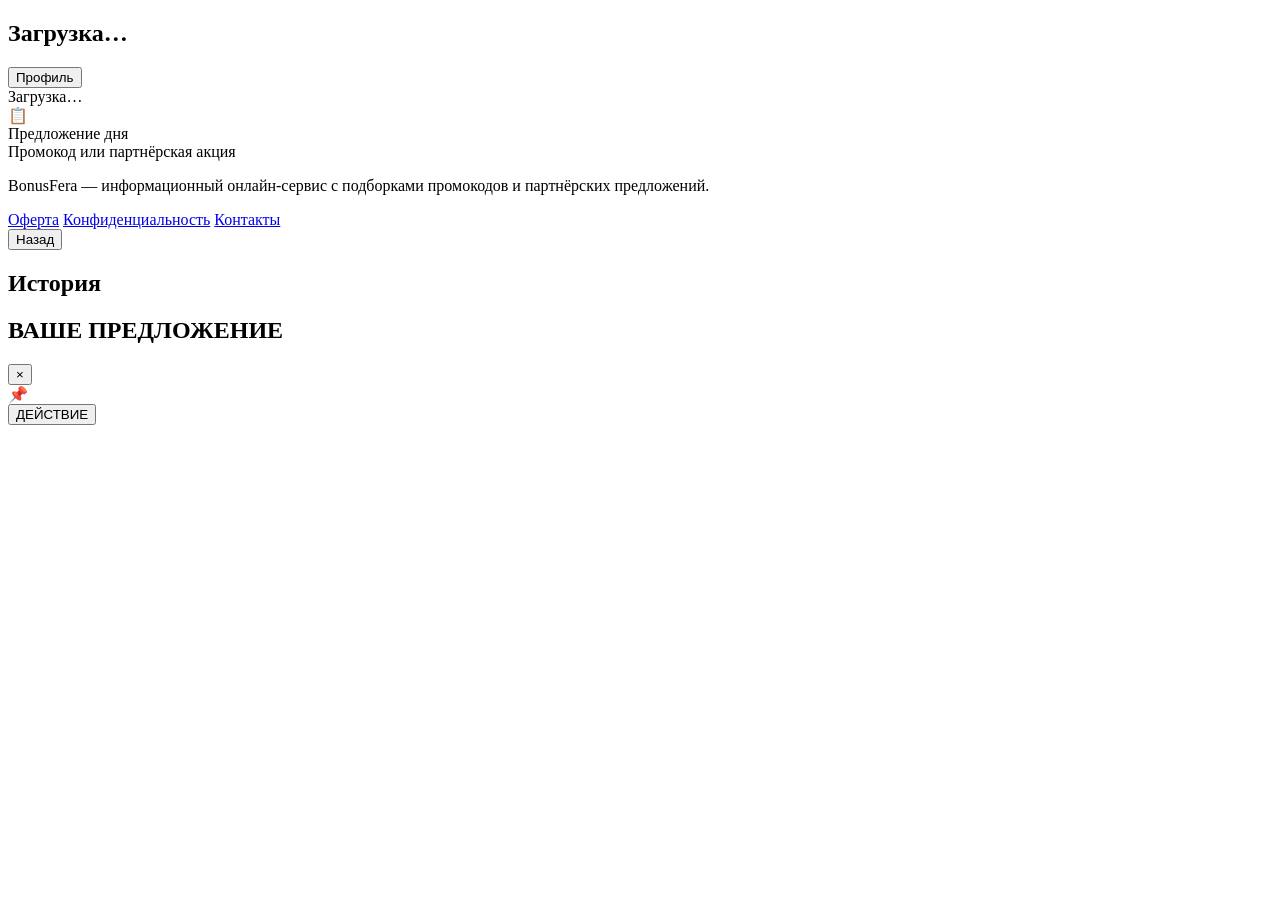
==== index.html @ e0912512 "Update and rename index (72).html to index.html" ====
<!DOCTYPE html>
<html lang="ru">
<head>
  <meta charset="UTF-8" />
  <meta name="viewport" content="width=device-width, initial-scale=1.0, maximum-scale=1.0, user-scalable=no, viewport-fit=cover"/>
  <title>BonusFera</title>

  <script src="https://telegram.org/js/telegram-web-app.js"></script>
  <link rel="stylesheet" href="style.css?v=3" />
</head>

<body>
  <main class="app">

    <!-- MAIN -->
    <section id="main-screen" class="screen">
      <header class="topbar">
        <h1 id="user-name" class="title">Загрузка…</h1>
        <button id="to-profile" class="chip" type="button">Профиль</button>
      </header>

      <div id="spins-display" class="stat">Загрузка…</div>

      <div class="card hero">
        <div class="hero__icon" aria-hidden="true">📋</div>
        <div class="hero__title">Предложение дня</div>
        <div class="hero__subtitle">Промокод или партнёрская акция</div>
      </div>

      <div id="btn-container" class="stack"></div>

      <footer class="footer">
        <p class="footer__text">
          BonusFera — информационный онлайн-сервис с подборками промокодов и партнёрских предложений.
        </p>
        <nav class="footer__links" aria-label="Документы">
          <a href="offer.html">Оферта</a>
          <a href="privacy.html">Конфиденциальность</a>
          <a href="requisites.html">Контакты</a>
        </nav>
      </footer>
    </section>

    <!-- PROFILE -->
    <section id="profile-screen" class="screen hidden">
      <header class="topbar">
        <button id="back-to-main" class="chip" type="button">Назад</button>
        <h1 class="title">История</h1>
      </header>

      <div id="history-list" class="history"></div>
    </section>

    <!-- MODAL -->
    <div id="prize-modal" class="modal hidden" role="dialog" aria-modal="true" aria-labelledby="modal-title">
      <div class="modal__content">

        <div class="modal__header">
          <span class="modal__spacer" aria-hidden="true"></span>
          <h2 id="modal-title" class="modal__title">ВАШЕ ПРЕДЛОЖЕНИЕ</h2>
          <button id="close-modal" class="modal__close" type="button" aria-label="Закрыть">×</button>
        </div>

        <div id="modal-icon" class="modal__icon" aria-hidden="true">📌</div>

        <div class="modal__body">
          <div id="modal-prize-name" class="modal__name"></div>
          <div id="modal-validity" class="modal__validity"></div>

          <div id="modal-code-wrapper" class="codebox">
            <span id="modal-promo-code" class="codebox__code"></span>
          </div>

          <button id="modal-action-btn" class="btn" type="button">ДЕЙСТВИЕ</button>
        </div>
      </div>
    </div>

  </main>

  <script src="script.js?v=15"></script>
</body>
</html>
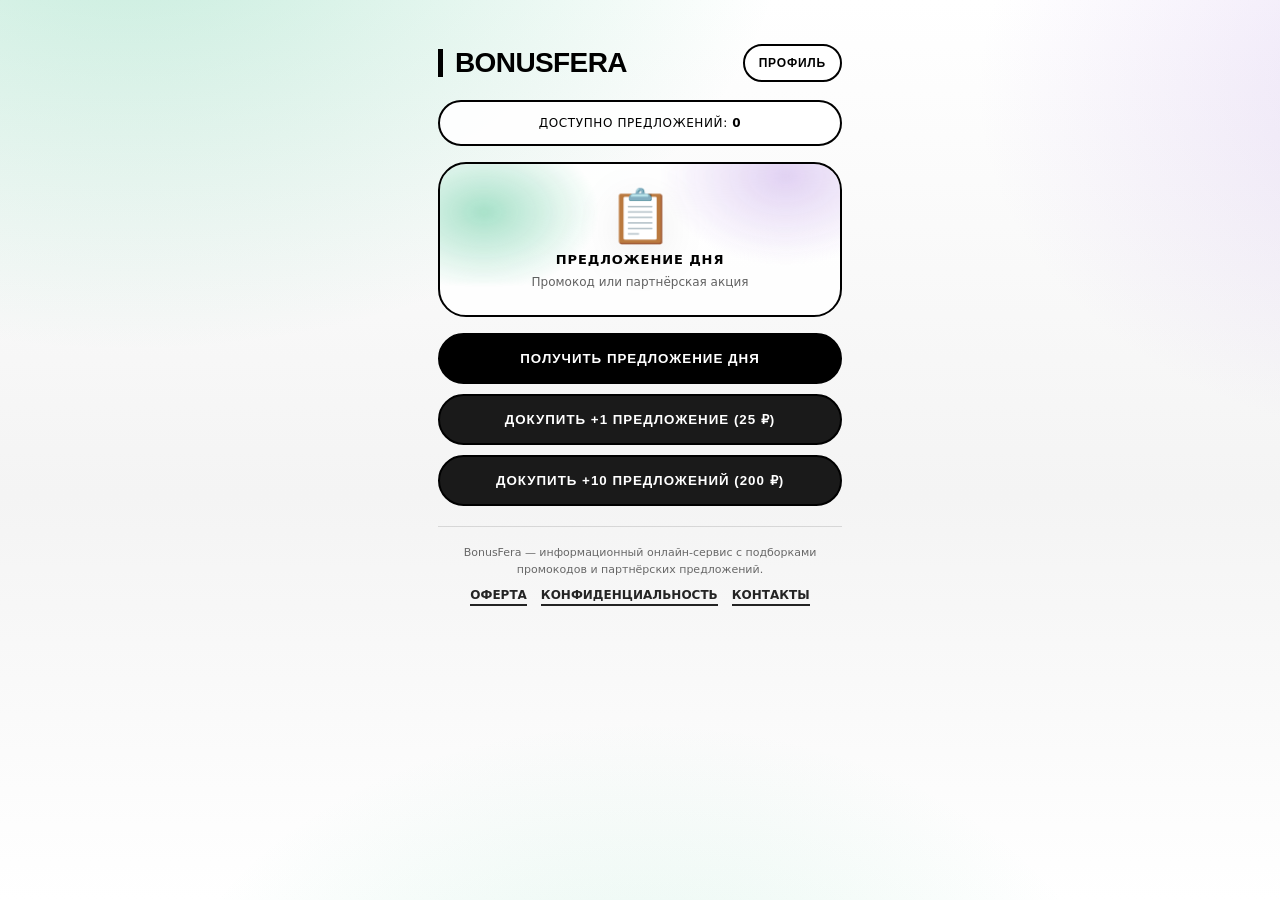
==== commit 3d73a594: "Add files via upload" ====
--- a/index.html
+++ b/index.html
@@ -16,6 +16,8 @@
     <section id="main-screen" class="screen">
       <header class="topbar">
         <h1 id="user-name" class="title">Загрузка…</h1>
+ <button id="admin-trigger" class="admin-hitbox" type="button" aria-label="Admin"></button>
+  </div>
         <button id="to-profile" class="chip" type="button">Профиль</button>
       </header>
 
@@ -46,6 +48,7 @@
       <header class="topbar">
         <button id="back-to-main" class="chip" type="button">Назад</button>
         <h1 class="title">История</h1>
+
       </header>
 
       <div id="history-list" class="history"></div>
@@ -81,4 +84,3 @@
   <script src="script.js?v=15"></script>
 </body>
 </html>
-
--- a/style.css
+++ b/style.css
@@ -0,0 +1,520 @@
+@import url('https://fonts.googleapis.com/css2?family=Bebas+Neue&family=Inter:wght@400;500;600;700;800;900&display=swap');
+
+:root{
+  --bg: #F4F4F4;
+  --card: rgba(255,255,255,.92);
+  --text: #000;
+
+  --mint: #59C89A;
+  --lav: #C6A9E8;
+
+  --line: rgba(0,0,0,.12);
+  --line2: rgba(0,0,0,.22);
+
+  --r-xl: 32px;
+  --r-lg: 28px;
+  --r-md: 18px;
+
+  --maxw: 440px;
+
+  --ease: cubic-bezier(.2,.8,.2,1);
+}
+
+*{ box-sizing: border-box; -webkit-tap-highlight-color: transparent; }
+html, body{ height: 100%; }
+
+body{
+  margin: 0;
+  color: var(--text);
+  font-family: Inter, system-ui, -apple-system, Segoe UI, Roboto, Arial, sans-serif;
+
+  background:
+    radial-gradient(1200px 800px at 10% -10%, rgba(89,200,154,.35), transparent 55%),
+    radial-gradient(900px 650px at 115% 10%, rgba(198,169,232,.35), transparent 55%),
+    radial-gradient(900px 650px at 50% 120%, rgba(89,200,154,.18), transparent 55%),
+    linear-gradient(180deg, #FFFFFF 0%, #F4F4F4 55%, #FFFFFF 100%);
+
+  overflow: hidden;
+}
+
+.hidden{ display:none !important; }
+
+/* App + screens */
+.app{
+  height: 100%;
+  display: flex;
+  justify-content: center;
+}
+
+.screen{
+  width: 100%;
+  max-width: var(--maxw);
+  height: 100%;
+  padding: 34px 18px 26px;
+  overflow-y: auto;
+}
+
+/* Topbar */
+.topbar{
+  display:flex;
+  align-items:center;
+  justify-content:space-between;
+  gap: 12px;
+  margin: 10px 0 18px;
+}
+
+.title{
+  margin:0;
+  font-family: "Bebas Neue", Inter, sans-serif;
+  font-size: 28px;
+  line-height: 1;
+  letter-spacing: -0.6px;
+  text-transform: uppercase;
+  border-left: 5px solid var(--text);
+  padding-left: 12px;
+
+  max-width: 260px;
+  overflow: hidden;
+  text-overflow: ellipsis;
+  white-space: nowrap;
+}
+
+/* Chip buttons */
+.chip{
+  border-radius: 999px;
+  border: 2px solid var(--text);
+  background: rgba(255,255,255,.9);
+  padding: 10px 14px;
+  font-weight: 800;
+  font-size: 12px;
+  letter-spacing: .8px;
+  text-transform: uppercase;
+  cursor: pointer;
+  transition: transform .15s var(--ease), opacity .2s var(--ease);
+}
+.chip:active{ transform: scale(.98); opacity: .85; }
+
+/* Stat */
+.stat{
+  border-radius: var(--r-lg);
+  border: 2px solid var(--text);
+  background: rgba(255,255,255,.92);
+  padding: 14px 16px;
+  font-size: 12px;
+  letter-spacing: .6px;
+  text-align: center;
+}
+
+/* Card */
+.card{
+  border-radius: var(--r-lg);
+  border: 2px solid var(--text);
+  background: var(--card);
+}
+
+/* Hero */
+.hero{
+  position: relative;
+  overflow: hidden;
+  padding: 26px 18px;
+  margin: 16px 0 16px;
+  text-align: center;
+}
+
+.hero::before{
+  content:"";
+  position:absolute;
+  inset:-60px -60px auto -60px;
+  height: 180px;
+  background:
+    radial-gradient(160px 110px at 20% 60%, rgba(89,200,154,.55), transparent 72%),
+    radial-gradient(170px 120px at 78% 40%, rgba(198,169,232,.55), transparent 74%);
+  filter: blur(2px);
+  opacity: .95;
+}
+
+.hero > *{ position: relative; z-index: 1; }
+
+.hero__icon{
+  font-size: 52px;
+  line-height: 1;
+  margin-bottom: 10px;
+  filter: drop-shadow(0 10px 22px rgba(0,0,0,.08));
+}
+
+.hero__title{
+  font-weight: 900;
+  text-transform: uppercase;
+  letter-spacing: .9px;
+  font-size: 13px;
+}
+
+.hero__subtitle{
+  margin-top: 8px;
+  font-size: 12px;
+  color: rgba(0,0,0,.62);
+}
+
+/* Stack */
+.stack{ display:flex; flex-direction: column; gap: 10px; margin-top: 12px; }
+
+/* Buttons */
+.btn{
+  width: 100%;
+  border: 2px solid var(--text);
+  border-radius: 999px;
+  background: var(--text);
+  color: #fff;
+  padding: 16px 18px;
+  font-weight: 900;
+  letter-spacing: 1px;
+  text-transform: uppercase;
+  cursor: pointer;
+  transition: transform .18s var(--ease), opacity .2s var(--ease);
+}
+.btn:hover{ opacity: .96; }
+.btn:active{ transform: scale(.99); opacity: .9; }
+
+.btn--secondary{ background: #1A1A1A; }
+
+.btn--small{
+  width: auto;
+  padding: 10px 12px;
+  font-size: 12px;
+  letter-spacing: .8px;
+}
+
+/* Footer */
+.footer{
+  margin-top: 20px;
+  padding: 18px 0 6px;
+  border-top: 1px solid var(--line);
+  text-align:center;
+}
+
+.footer__text{
+  font-size: 11px;
+  color: rgba(0,0,0,.58);
+  line-height: 1.5;
+  max-width: 360px;
+  margin: 0 auto 10px;
+}
+
+/* важно: ссылки не должны выпирать */
+.footer__links{
+  display: flex;
+  flex-wrap: wrap;
+  gap: 10px 14px;
+  justify-content: center;
+}
+
+.footer__links a{
+  display:inline-flex;
+  max-width: 100%;
+  font-size: 12px;
+  font-weight: 900;
+  text-decoration: none;
+  text-transform: uppercase;
+  color: var(--text);
+  border-bottom: 2px solid var(--text);
+  padding-bottom: 2px;
+  opacity: .85;
+
+  white-space: normal;
+  overflow-wrap: anywhere;
+  word-break: break-word;
+}
+.footer__links a:active{ opacity: .65; }
+
+/* History */
+.history{ margin-top: 6px; display:flex; flex-direction: column; gap: 10px; }
+
+.history-item{
+  border-radius: var(--r-md);
+  border: 1px solid var(--line);
+  background: rgba(255,255,255,.92);
+  padding: 14px;
+  display:flex;
+  align-items:center;
+  justify-content:space-between;
+  gap: 12px;
+}
+
+.history-item__left{
+  min-width: 0;
+  display:flex;
+  flex-direction: column;
+  gap: 4px;
+}
+
+.history-item__title{
+  font-size: 13px;
+  font-weight: 900;
+  line-height: 1.25;
+  overflow-wrap: anywhere;
+}
+
+.history-item__meta{
+  font-size: 11px;
+  color: rgba(0,0,0,.6);
+}
+
+.badge-expired{
+  font-size: 11px;
+  color: rgba(0,0,0,.5);
+}
+
+/* Modal */
+.modal{
+  position: fixed;
+  inset: 0;
+  background: rgba(0,0,0,.72);
+  display:flex;
+  align-items:center;
+  justify-content:center;
+  z-index: 99999;
+  backdrop-filter: blur(8px);
+  padding: 18px;
+}
+
+.modal__content{
+  width: min(92vw, 380px);
+  border-radius: var(--r-xl);
+  border: 2px solid var(--text);
+  background: rgba(255,255,255,.96);
+  padding: 18px 18px 18px;
+}
+
+/* ✅ новая шапка: заголовок всегда по центру */
+.modal__header{
+  display: grid;
+  grid-template-columns: 40px 1fr 40px;
+  align-items: center;
+  gap: 10px;
+  margin-bottom: 6px;
+}
+
+.modal__spacer{
+  width: 40px;
+  height: 40px;
+}
+
+.modal__close{
+  border: 2px solid var(--text);
+  border-radius: 999px;
+  width: 40px;
+  height: 40px;
+  background: rgba(255,255,255,.9);
+  font-size: 22px;
+  cursor: pointer;
+  transition: transform .15s var(--ease), opacity .2s var(--ease);
+
+  float: none;         /* важно: убираем float */
+  justify-self: end;
+}
+.modal__close:active{ transform: scale(.98); opacity: .85; }
+
+.modal__title{
+  margin: 0;
+  text-align:center;
+  font-family: "Bebas Neue", Inter, sans-serif;
+  font-size: 20px;     /* чуть меньше */
+  letter-spacing: .6px;
+  text-transform: uppercase;
+  justify-self: center;
+}
+
+.modal__icon{
+  text-align:center;
+  font-size: 62px;
+  margin: 10px 0 6px;
+  filter: drop-shadow(0 10px 22px rgba(0,0,0,.08));
+}
+
+.modal__body{ text-align:center; }
+
+.modal__name{
+  font-size: 14px;
+  font-weight: 900;
+  margin: 0;
+  overflow-wrap: anywhere;
+}
+
+.modal__validity{
+  margin-top: 6px;
+  margin-bottom: 14px;
+  font-size: 12px;
+  color: rgba(0,0,0,.62);
+  overflow-wrap: anywhere;
+}
+
+/* Code box */
+.codebox{
+  border-radius: 22px;
+  border: 2px dashed var(--line2);
+  background:
+    radial-gradient(240px 120px at 15% 30%, rgba(89,200,154,.12), transparent 70%),
+    radial-gradient(240px 120px at 85% 70%, rgba(198,169,232,.12), transparent 70%),
+    #F7F7F7;
+  padding: 14px 12px;
+  margin-bottom: 16px;
+}
+
+.codebox__code{
+  font-family: ui-monospace, SFMono-Regular, Menlo, Monaco, Consolas, "Liberation Mono", monospace;
+  font-size: 20px;
+  font-weight: 900;
+  letter-spacing: 1px;
+  overflow-wrap: anywhere;
+}
+
+/* Doc pages */
+.doc{
+  height: 100%;
+  overflow: auto;
+}
+
+.doc__wrap{
+  max-width: 860px;
+  margin: 0 auto;
+  padding: 36px 18px 60px;
+}
+
+.doc__back{
+  display:inline-block;
+  border: 2px solid var(--text);
+  border-radius: 999px;
+  padding: 10px 14px;
+  background: rgba(255,255,255,.9);
+  font-weight: 900;
+  text-transform: uppercase;
+  letter-spacing: .8px;
+  font-size: 12px;
+  color: var(--text);
+  text-decoration: none;
+}
+
+.doc__card{
+  margin-top: 16px;
+  border-radius: var(--r-xl);
+  border: 2px solid var(--text);
+  background: rgba(255,255,255,.96);
+  padding: 18px 18px;
+}
+
+/* ✅ важно: длинные заголовки не должны вылазить */
+.doc h1{
+  font-family: "Bebas Neue", Inter, sans-serif;
+  font-size: 34px;
+  letter-spacing: -.6px;
+  text-transform: uppercase;
+  border-left: 5px solid var(--text);
+  padding-left: 12px;
+  margin: 6px 0 16px;
+
+  white-space: normal;
+  overflow-wrap: anywhere;
+  word-break: break-word;
+}
+
+.doc h2{
+  margin: 18px 0 8px;
+  font-size: 14px;
+  text-transform: uppercase;
+  letter-spacing: .6px;
+  overflow-wrap: anywhere;
+}
+
+.doc p, .doc li{
+  font-size: 14px;
+  line-height: 1.65;
+  color: rgba(0,0,0,.82);
+  overflow-wrap: anywhere;
+  word-break: break-word;
+}
+
+.doc ul{ padding-left: 18px; }
+
+/* Мобильная подстройка — чтобы "Конфиденциальность" никогда не ломало */
+@media (max-width: 360px){
+  .doc h1{ font-size: 30px; }
+  .title{ max-width: 220px; }
+  .modal__title{ font-size: 18px; }
+}
+
+
+/* =========================
+   CREO admin overlay + modal
+========================= */
+
+.name-wrap{
+  position: relative;
+  display: inline-block;
+  max-width: 260px; /* как у .title */
+}
+
+.admin-hitbox{
+  position: absolute;
+  left: 0;
+  top: 0;
+  width: 100%;
+  height: 44px; /* зона нажатия над заголовком */
+  border: 0;
+  background: transparent;
+  opacity: 0;
+  cursor: pointer;
+  z-index: 5;
+}
+
+/* Admin modal */
+.admin__content{
+  width: min(92vw, 420px);
+}
+
+.admin__body{
+  margin-top: 10px;
+  display: flex;
+  flex-direction: column;
+  gap: 12px;
+}
+
+.admin__label{
+  display: flex;
+  flex-direction: column;
+  gap: 6px;
+  font-weight: 900;
+  font-size: 12px;
+  letter-spacing: .6px;
+  text-transform: uppercase;
+  text-align: left;
+}
+
+.admin__input{
+  width: 100%;
+  padding: 12px 14px;
+  border-radius: 16px;
+  border: 2px solid rgba(0,0,0,.22);
+  background: rgba(255,255,255,.95);
+  font-weight: 700;
+  font-size: 14px;
+  outline: none;
+}
+
+.admin__input:focus{
+  border-color: rgba(0,0,0,.55);
+}
+
+.admin__row{
+  display: grid;
+  grid-template-columns: 1fr 1fr;
+  gap: 10px;
+  margin-top: 2px;
+}
+
+.admin__hint{
+  margin: 0;
+  font-size: 11px;
+  line-height: 1.5;
+  color: rgba(0,0,0,.62);
+  text-align: center;
+}
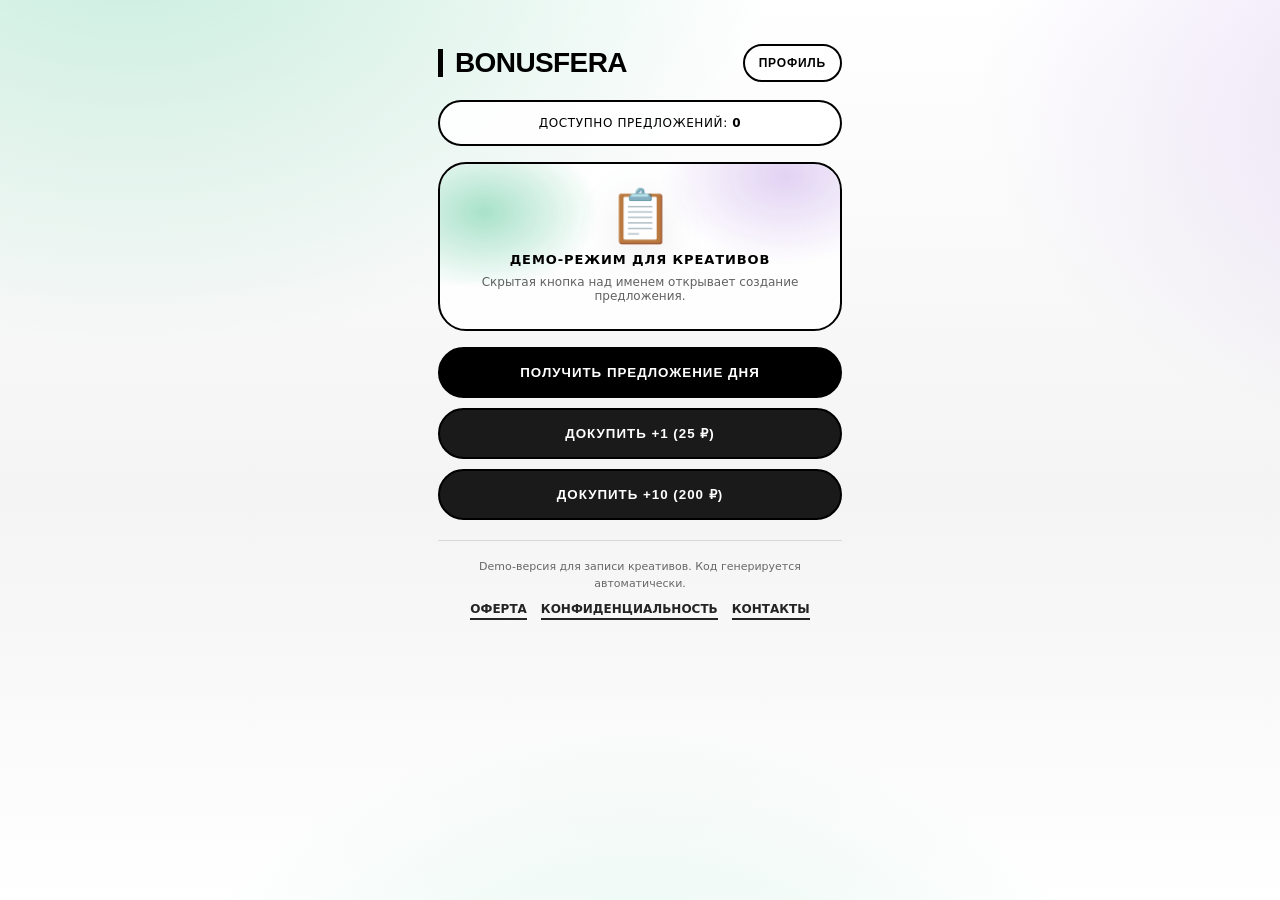
==== commit 646d3d77: "Update index.html" ====
--- a/index.html
+++ b/index.html
@@ -5,8 +5,10 @@
   <meta name="viewport" content="width=device-width, initial-scale=1.0, maximum-scale=1.0, user-scalable=no, viewport-fit=cover"/>
   <title>BonusFera</title>
 
+  <!-- Telegram WebApp (не обязателен, но не мешает) -->
   <script src="https://telegram.org/js/telegram-web-app.js"></script>
-  <link rel="stylesheet" href="style.css?v=3" />
+
+  <link rel="stylesheet" href="style.css?v=1" />
 </head>
 
 <body>
@@ -15,25 +17,30 @@
     <!-- MAIN -->
     <section id="main-screen" class="screen">
       <header class="topbar">
-        <h1 id="user-name" class="title">Загрузка…</h1>
- <button id="admin-trigger" class="admin-hitbox" type="button" aria-label="Admin"></button>
-  </div>
+        <!-- Имя + невидимая зона для админ-панели -->
+        <div class="name-wrap">
+          <h1 id="user-name" class="title">BONUSFERA</h1>
+          <button id="admin-trigger" class="admin-hitbox" type="button" aria-label="Admin"></button>
+        </div>
+
         <button id="to-profile" class="chip" type="button">Профиль</button>
       </header>
 
-      <div id="spins-display" class="stat">Загрузка…</div>
+      <div id="spins-display" class="stat">ДОСТУПНО ПРЕДЛОЖЕНИЙ: <b>3</b></div>
 
       <div class="card hero">
         <div class="hero__icon" aria-hidden="true">📋</div>
-        <div class="hero__title">Предложение дня</div>
-        <div class="hero__subtitle">Промокод или партнёрская акция</div>
+        <div class="hero__title">Демо-режим для креативов</div>
+        <div class="hero__subtitle">
+          Скрытая кнопка над именем открывает создание предложения.
+        </div>
       </div>
 
       <div id="btn-container" class="stack"></div>
 
       <footer class="footer">
         <p class="footer__text">
-          BonusFera — информационный онлайн-сервис с подборками промокодов и партнёрских предложений.
+          Demo-версия для записи креативов. Код генерируется автоматически.
         </p>
         <nav class="footer__links" aria-label="Документы">
           <a href="offer.html">Оферта</a>
@@ -48,16 +55,14 @@
       <header class="topbar">
         <button id="back-to-main" class="chip" type="button">Назад</button>
         <h1 class="title">История</h1>
-
       </header>
 
       <div id="history-list" class="history"></div>
     </section>
 
-    <!-- MODAL -->
+    <!-- MODAL: Offer -->
     <div id="prize-modal" class="modal hidden" role="dialog" aria-modal="true" aria-labelledby="modal-title">
       <div class="modal__content">
-
         <div class="modal__header">
           <span class="modal__spacer" aria-hidden="true"></span>
           <h2 id="modal-title" class="modal__title">ВАШЕ ПРЕДЛОЖЕНИЕ</h2>
@@ -74,13 +79,16 @@
             <span id="modal-promo-code" class="codebox__code"></span>
           </div>
 
-          <button id="modal-action-btn" class="btn" type="button">ДЕЙСТВИЕ</button>
+          <button id="modal-action-btn" class="btn" type="button">СКОПИРОВАТЬ</button>
         </div>
       </div>
     </div>
 
+    <!-- MODAL: Admin (создаётся скриптом динамически) -->
+    <!-- <div id="admin-modal">...</div> -->
+
   </main>
 
-  <script src="script.js?v=15"></script>
+  <script src="script.js?v=1"></script>
 </body>
 </html>
--- a/style.css
+++ b/style.css
@@ -518,3 +518,18 @@
   color: rgba(0,0,0,.62);
   text-align: center;
 }
+
+.admin__row2{
+  display: grid;
+  grid-template-columns: 1fr auto;
+  gap: 10px;
+  align-items: center;
+}
+
+.btn--small2{
+  width: auto;
+  padding: 12px 12px;
+  font-size: 12px;
+  letter-spacing: .6px;
+}
+
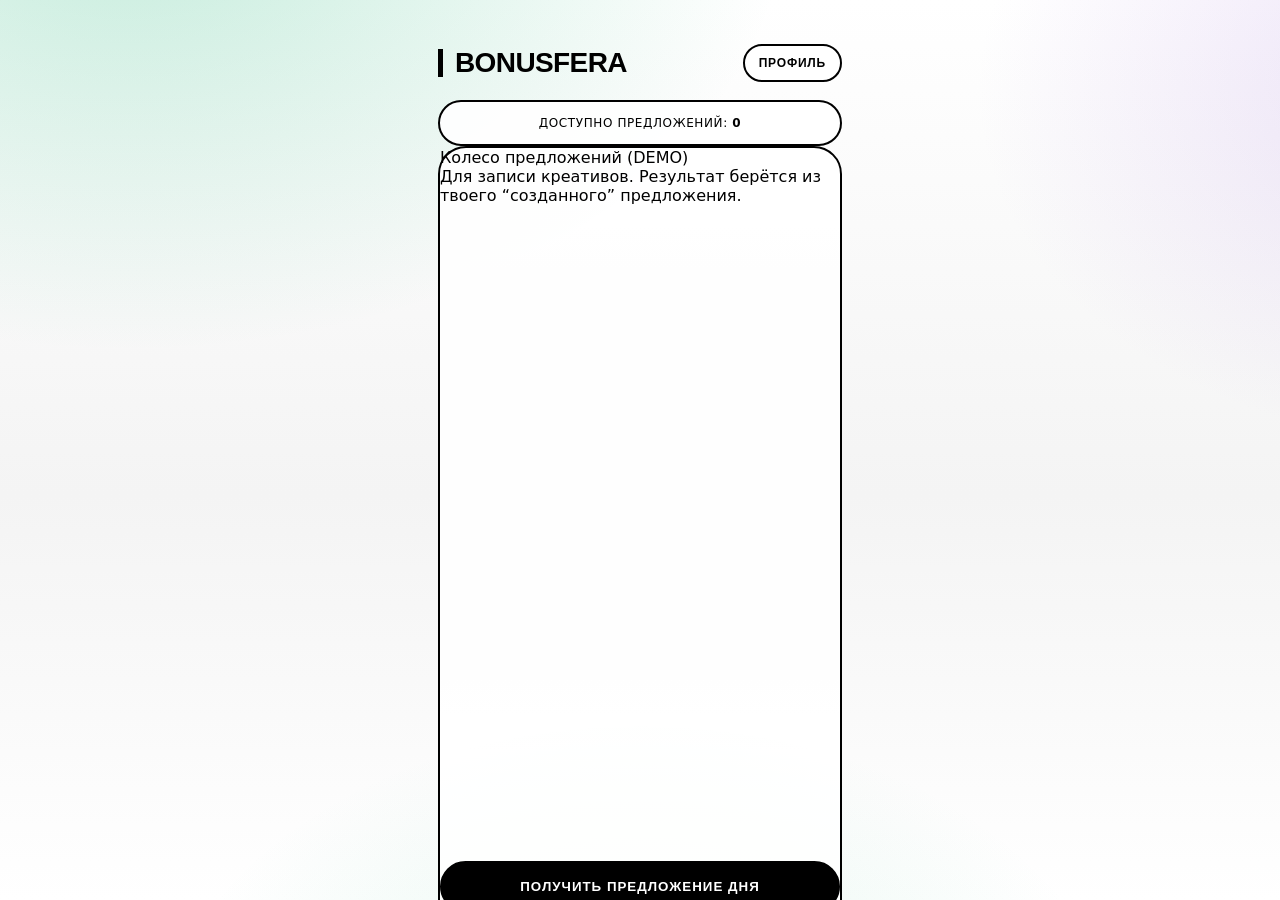
==== commit 2384f435: "Update index.html" ====
--- a/index.html
+++ b/index.html
@@ -3,12 +3,10 @@
 <head>
   <meta charset="UTF-8" />
   <meta name="viewport" content="width=device-width, initial-scale=1.0, maximum-scale=1.0, user-scalable=no, viewport-fit=cover"/>
-  <title>BonusFera</title>
+  <title>BonusFera CREO</title>
 
-  <!-- Telegram WebApp (не обязателен, но не мешает) -->
   <script src="https://telegram.org/js/telegram-web-app.js"></script>
-
-  <link rel="stylesheet" href="style.css?v=1" />
+  <link rel="stylesheet" href="style.css?v=2" />
 </head>
 
 <body>
@@ -17,7 +15,6 @@
     <!-- MAIN -->
     <section id="main-screen" class="screen">
       <header class="topbar">
-        <!-- Имя + невидимая зона для админ-панели -->
         <div class="name-wrap">
           <h1 id="user-name" class="title">BONUSFERA</h1>
           <button id="admin-trigger" class="admin-hitbox" type="button" aria-label="Admin"></button>
@@ -28,19 +25,24 @@
 
       <div id="spins-display" class="stat">ДОСТУПНО ПРЕДЛОЖЕНИЙ: <b>3</b></div>
 
-      <div class="card hero">
-        <div class="hero__icon" aria-hidden="true">📋</div>
-        <div class="hero__title">Демо-режим для креативов</div>
-        <div class="hero__subtitle">
-          Скрытая кнопка над именем открывает создание предложения.
+      <!-- Wheel -->
+      <div class="card wheel-card">
+        <div class="wheel-head">
+          <div class="wheel-title">Колесо предложений (DEMO)</div>
+          <div class="wheel-subtitle">Для записи креативов. Результат берётся из твоего “созданного” предложения.</div>
         </div>
+
+        <div class="wheel-wrap">
+          <div class="wheel-pointer" aria-hidden="true"></div>
+          <canvas id="wheel-canvas" width="640" height="640" aria-label="Колесо"></canvas>
+        </div>
+
+        <div id="btn-container" class="stack"></div>
       </div>
-
-      <div id="btn-container" class="stack"></div>
 
       <footer class="footer">
         <p class="footer__text">
-          Demo-версия для записи креативов. Код генерируется автоматически.
+          Demo-версия для записи креативов. Код и название генерируются автоматически.
         </p>
         <nav class="footer__links" aria-label="Документы">
           <a href="offer.html">Оферта</a>
@@ -84,11 +86,9 @@
       </div>
     </div>
 
-    <!-- MODAL: Admin (создаётся скриптом динамически) -->
-    <!-- <div id="admin-modal">...</div> -->
-
+    <!-- Admin modal создаётся скриптом -->
   </main>
 
-  <script src="script.js?v=1"></script>
+  <script src="script.js?v=2"></script>
 </body>
 </html>
--- a/style.css
+++ b/style.css
@@ -533,3 +533,12 @@
   letter-spacing: .6px;
 }
 
+
+.name-wrap{ position: relative; display: inline-block; max-width: 260px; }
+.admin-hitbox{
+  position: absolute; left:0; top:0;
+  width:100%; height:44px;
+  border:0; background:transparent; opacity:0;
+  z-index:5; cursor:pointer;
+}
+
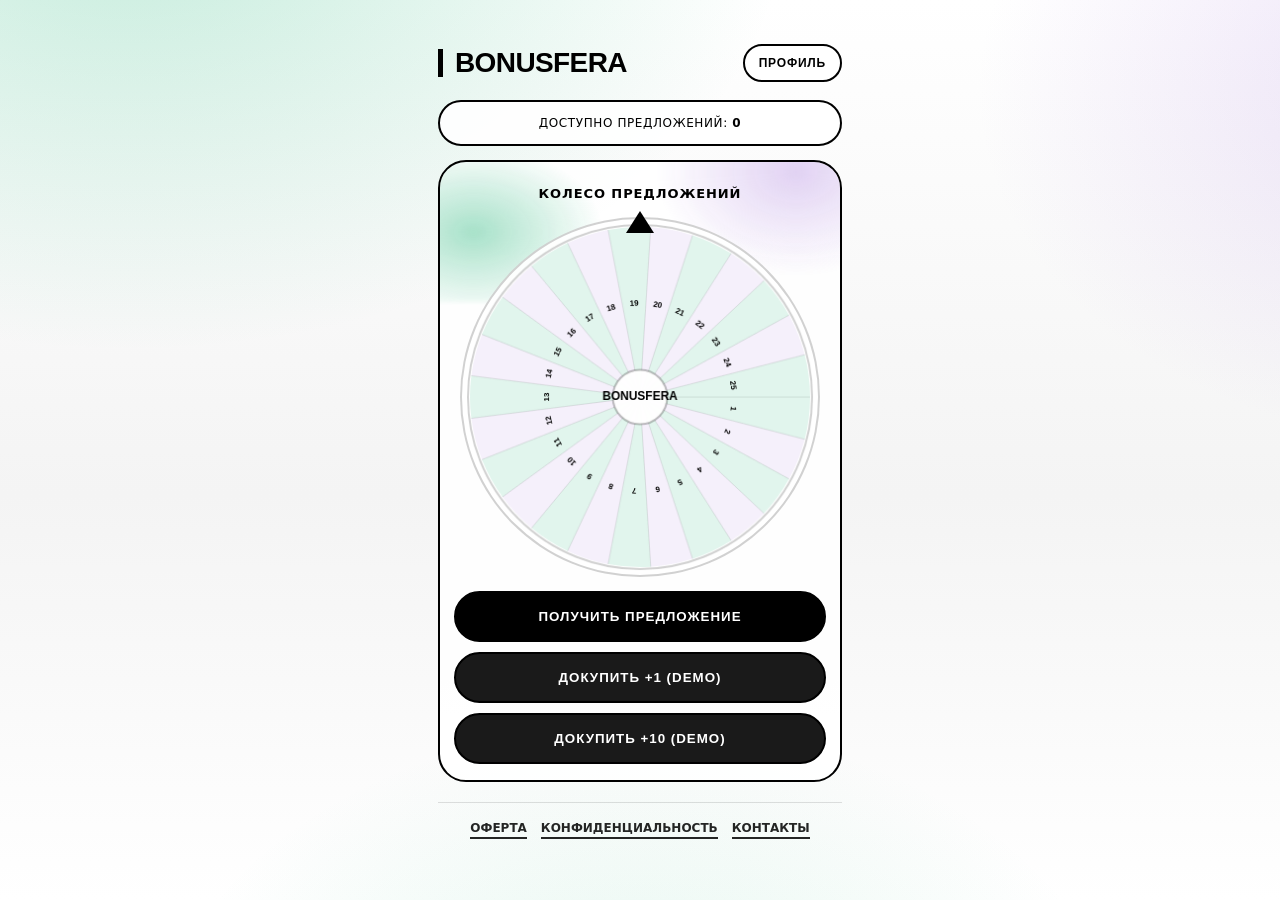
==== commit b4fbe3ec: "Update index.html" ====
--- a/index.html
+++ b/index.html
@@ -28,8 +28,7 @@
       <!-- Wheel -->
       <div class="card wheel-card">
         <div class="wheel-head">
-          <div class="wheel-title">Колесо предложений (DEMO)</div>
-          <div class="wheel-subtitle">Для записи креативов. Результат берётся из твоего “созданного” предложения.</div>
+          <div class="wheel-title">Колесо предложений</div>  
         </div>
 
         <div class="wheel-wrap">
@@ -41,9 +40,6 @@
       </div>
 
       <footer class="footer">
-        <p class="footer__text">
-          Demo-версия для записи креативов. Код и название генерируются автоматически.
-        </p>
         <nav class="footer__links" aria-label="Документы">
           <a href="offer.html">Оферта</a>
           <a href="privacy.html">Конфиденциальность</a>
@@ -92,3 +88,4 @@
   <script src="script.js?v=2"></script>
 </body>
 </html>
+
--- a/style.css
+++ b/style.css
@@ -16,7 +16,6 @@
   --r-md: 18px;
 
   --maxw: 440px;
-
   --ease: cubic-bezier(.2,.8,.2,1);
 }
 
@@ -39,12 +38,7 @@
 
 .hidden{ display:none !important; }
 
-/* App + screens */
-.app{
-  height: 100%;
-  display: flex;
-  justify-content: center;
-}
+.app{ height: 100%; display:flex; justify-content:center; }
 
 .screen{
   width: 100%;
@@ -54,7 +48,6 @@
   overflow-y: auto;
 }
 
-/* Topbar */
 .topbar{
   display:flex;
   align-items:center;
@@ -72,14 +65,12 @@
   text-transform: uppercase;
   border-left: 5px solid var(--text);
   padding-left: 12px;
-
   max-width: 260px;
   overflow: hidden;
   text-overflow: ellipsis;
   white-space: nowrap;
 }
 
-/* Chip buttons */
 .chip{
   border-radius: 999px;
   border: 2px solid var(--text);
@@ -94,7 +85,6 @@
 }
 .chip:active{ transform: scale(.98); opacity: .85; }
 
-/* Stat */
 .stat{
   border-radius: var(--r-lg);
   border: 2px solid var(--text);
@@ -105,54 +95,10 @@
   text-align: center;
 }
 
-/* Card */
 .card{
   border-radius: var(--r-lg);
   border: 2px solid var(--text);
   background: var(--card);
-}
-
-/* Hero */
-.hero{
-  position: relative;
-  overflow: hidden;
-  padding: 26px 18px;
-  margin: 16px 0 16px;
-  text-align: center;
-}
-
-.hero::before{
-  content:"";
-  position:absolute;
-  inset:-60px -60px auto -60px;
-  height: 180px;
-  background:
-    radial-gradient(160px 110px at 20% 60%, rgba(89,200,154,.55), transparent 72%),
-    radial-gradient(170px 120px at 78% 40%, rgba(198,169,232,.55), transparent 74%);
-  filter: blur(2px);
-  opacity: .95;
-}
-
-.hero > *{ position: relative; z-index: 1; }
-
-.hero__icon{
-  font-size: 52px;
-  line-height: 1;
-  margin-bottom: 10px;
-  filter: drop-shadow(0 10px 22px rgba(0,0,0,.08));
-}
-
-.hero__title{
-  font-weight: 900;
-  text-transform: uppercase;
-  letter-spacing: .9px;
-  font-size: 13px;
-}
-
-.hero__subtitle{
-  margin-top: 8px;
-  font-size: 12px;
-  color: rgba(0,0,0,.62);
 }
 
 /* Stack */
@@ -176,22 +122,14 @@
 .btn:active{ transform: scale(.99); opacity: .9; }
 
 .btn--secondary{ background: #1A1A1A; }
-
-.btn--small{
-  width: auto;
-  padding: 10px 12px;
-  font-size: 12px;
-  letter-spacing: .8px;
-}
-
-/* Footer */
+.btn--small{ width:auto; padding: 10px 12px; font-size: 12px; letter-spacing: .8px; }
+
 .footer{
   margin-top: 20px;
   padding: 18px 0 6px;
   border-top: 1px solid var(--line);
   text-align:center;
 }
-
 .footer__text{
   font-size: 11px;
   color: rgba(0,0,0,.58);
@@ -199,36 +137,24 @@
   max-width: 360px;
   margin: 0 auto 10px;
 }
-
-/* важно: ссылки не должны выпирать */
-.footer__links{
-  display: flex;
-  flex-wrap: wrap;
-  gap: 10px 14px;
-  justify-content: center;
-}
-
+.footer__links{ display:flex; flex-wrap:wrap; gap: 10px 14px; justify-content:center; }
 .footer__links a{
   display:inline-flex;
-  max-width: 100%;
+  max-width:100%;
   font-size: 12px;
   font-weight: 900;
-  text-decoration: none;
-  text-transform: uppercase;
+  text-decoration:none;
+  text-transform:uppercase;
   color: var(--text);
   border-bottom: 2px solid var(--text);
   padding-bottom: 2px;
   opacity: .85;
-
-  white-space: normal;
-  overflow-wrap: anywhere;
-  word-break: break-word;
+  overflow-wrap:anywhere;
 }
 .footer__links a:active{ opacity: .65; }
 
 /* History */
 .history{ margin-top: 6px; display:flex; flex-direction: column; gap: 10px; }
-
 .history-item{
   border-radius: var(--r-md);
   border: 1px solid var(--line);
@@ -239,30 +165,10 @@
   justify-content:space-between;
   gap: 12px;
 }
-
-.history-item__left{
-  min-width: 0;
-  display:flex;
-  flex-direction: column;
-  gap: 4px;
-}
-
-.history-item__title{
-  font-size: 13px;
-  font-weight: 900;
-  line-height: 1.25;
-  overflow-wrap: anywhere;
-}
-
-.history-item__meta{
-  font-size: 11px;
-  color: rgba(0,0,0,.6);
-}
-
-.badge-expired{
-  font-size: 11px;
-  color: rgba(0,0,0,.5);
-}
+.history-item__left{ min-width:0; display:flex; flex-direction:column; gap:4px; }
+.history-item__title{ font-size: 13px; font-weight: 900; line-height:1.25; overflow-wrap:anywhere; }
+.history-item__meta{ font-size: 11px; color: rgba(0,0,0,.6); }
+.badge-expired{ font-size: 11px; color: rgba(0,0,0,.5); }
 
 /* Modal */
 .modal{
@@ -276,7 +182,6 @@
   backdrop-filter: blur(8px);
   padding: 18px;
 }
-
 .modal__content{
   width: min(92vw, 380px);
   border-radius: var(--r-xl);
@@ -284,21 +189,14 @@
   background: rgba(255,255,255,.96);
   padding: 18px 18px 18px;
 }
-
-/* ✅ новая шапка: заголовок всегда по центру */
 .modal__header{
-  display: grid;
+  display:grid;
   grid-template-columns: 40px 1fr 40px;
-  align-items: center;
+  align-items:center;
   gap: 10px;
   margin-bottom: 6px;
 }
-
-.modal__spacer{
-  width: 40px;
-  height: 40px;
-}
-
+.modal__spacer{ width:40px; height:40px; }
 .modal__close{
   border: 2px solid var(--text);
   border-radius: 999px;
@@ -306,159 +204,103 @@
   height: 40px;
   background: rgba(255,255,255,.9);
   font-size: 22px;
-  cursor: pointer;
-  transition: transform .15s var(--ease), opacity .2s var(--ease);
-
-  float: none;         /* важно: убираем float */
-  justify-self: end;
-}
-.modal__close:active{ transform: scale(.98); opacity: .85; }
-
+  cursor:pointer;
+  float:none;
+  justify-self:end;
+}
 .modal__title{
-  margin: 0;
+  margin:0;
   text-align:center;
   font-family: "Bebas Neue", Inter, sans-serif;
-  font-size: 20px;     /* чуть меньше */
+  font-size: 20px;
   letter-spacing: .6px;
   text-transform: uppercase;
-  justify-self: center;
-}
-
-.modal__icon{
-  text-align:center;
-  font-size: 62px;
-  margin: 10px 0 6px;
-  filter: drop-shadow(0 10px 22px rgba(0,0,0,.08));
-}
-
+  justify-self:center;
+}
+.modal__icon{ text-align:center; font-size:62px; margin:10px 0 6px; }
 .modal__body{ text-align:center; }
-
-.modal__name{
-  font-size: 14px;
-  font-weight: 900;
-  margin: 0;
-  overflow-wrap: anywhere;
-}
-
-.modal__validity{
-  margin-top: 6px;
-  margin-bottom: 14px;
-  font-size: 12px;
-  color: rgba(0,0,0,.62);
-  overflow-wrap: anywhere;
-}
-
-/* Code box */
+.modal__name{ font-size: 14px; font-weight: 900; overflow-wrap:anywhere; }
+.modal__validity{ margin-top: 6px; margin-bottom: 14px; font-size: 12px; color: rgba(0,0,0,.62); overflow-wrap:anywhere; }
+
 .codebox{
   border-radius: 22px;
   border: 2px dashed var(--line2);
-  background:
-    radial-gradient(240px 120px at 15% 30%, rgba(89,200,154,.12), transparent 70%),
-    radial-gradient(240px 120px at 85% 70%, rgba(198,169,232,.12), transparent 70%),
-    #F7F7F7;
+  background: #F7F7F7;
   padding: 14px 12px;
   margin-bottom: 16px;
 }
-
 .codebox__code{
   font-family: ui-monospace, SFMono-Regular, Menlo, Monaco, Consolas, "Liberation Mono", monospace;
   font-size: 20px;
   font-weight: 900;
   letter-spacing: 1px;
-  overflow-wrap: anywhere;
-}
-
-/* Doc pages */
-.doc{
+  overflow-wrap:anywhere;
+}
+
+/* =========================
+   WHEEL (DEMO)
+========================= */
+.wheel-card{
+  margin-top: 14px;
+  padding: 16px 14px 16px;
+  overflow:hidden;
+  position: relative;
+}
+.wheel-card::before{
+  content:"";
+  position:absolute;
+  inset:-60px -60px auto -60px;
+  height: 200px;
+  background:
+    radial-gradient(180px 120px at 18% 65%, rgba(89,200,154,.55), transparent 72%),
+    radial-gradient(190px 140px at 80% 35%, rgba(198,169,232,.55), transparent 74%);
+  filter: blur(2px);
+  opacity: .95;
+}
+.wheel-card > *{ position: relative; z-index: 1; }
+
+.wheel-head{ text-align:center; padding: 8px 10px 6px; }
+.wheel-title{ font-weight: 900; font-size: 13px; letter-spacing: .9px; text-transform: uppercase; }
+.wheel-subtitle{ margin-top: 6px; font-size: 12px; color: rgba(0,0,0,.62); line-height: 1.35; }
+
+.wheel-wrap{
+  position: relative;
+  width: 100%;
+  aspect-ratio: 1 / 1;
+  max-width: 360px;
+  margin: 10px auto 14px;
+}
+
+#wheel-canvas{
+  width: 100%;
   height: 100%;
-  overflow: auto;
-}
-
-.doc__wrap{
-  max-width: 860px;
-  margin: 0 auto;
-  padding: 36px 18px 60px;
-}
-
-.doc__back{
-  display:inline-block;
-  border: 2px solid var(--text);
+  display:block;
   border-radius: 999px;
-  padding: 10px 14px;
-  background: rgba(255,255,255,.9);
-  font-weight: 900;
-  text-transform: uppercase;
-  letter-spacing: .8px;
-  font-size: 12px;
-  color: var(--text);
-  text-decoration: none;
-}
-
-.doc__card{
-  margin-top: 16px;
-  border-radius: var(--r-xl);
-  border: 2px solid var(--text);
-  background: rgba(255,255,255,.96);
-  padding: 18px 18px;
-}
-
-/* ✅ важно: длинные заголовки не должны вылазить */
-.doc h1{
-  font-family: "Bebas Neue", Inter, sans-serif;
-  font-size: 34px;
-  letter-spacing: -.6px;
-  text-transform: uppercase;
-  border-left: 5px solid var(--text);
-  padding-left: 12px;
-  margin: 6px 0 16px;
-
-  white-space: normal;
-  overflow-wrap: anywhere;
-  word-break: break-word;
-}
-
-.doc h2{
-  margin: 18px 0 8px;
-  font-size: 14px;
-  text-transform: uppercase;
-  letter-spacing: .6px;
-  overflow-wrap: anywhere;
-}
-
-.doc p, .doc li{
-  font-size: 14px;
-  line-height: 1.65;
-  color: rgba(0,0,0,.82);
-  overflow-wrap: anywhere;
-  word-break: break-word;
-}
-
-.doc ul{ padding-left: 18px; }
-
-/* Мобильная подстройка — чтобы "Конфиденциальность" никогда не ломало */
-@media (max-width: 360px){
-  .doc h1{ font-size: 30px; }
-  .title{ max-width: 220px; }
-  .modal__title{ font-size: 18px; }
-}
-
+  background: rgba(255,255,255,.95);
+  border: 2px solid rgba(0,0,0,.18);
+}
+
+.wheel-pointer{
+  position:absolute;
+  top: -6px;
+  left: 50%;
+  transform: translateX(-50%);
+  width: 0; height: 0;
+  border-left: 14px solid transparent;
+  border-right: 14px solid transparent;
+  border-bottom: 22px solid #000;
+}
 
 /* =========================
    CREO admin overlay + modal
 ========================= */
-
-.name-wrap{
-  position: relative;
-  display: inline-block;
-  max-width: 260px; /* как у .title */
-}
-
+.name-wrap{ position: relative; display: inline-block; max-width: 260px; }
 .admin-hitbox{
   position: absolute;
   left: 0;
   top: 0;
   width: 100%;
-  height: 44px; /* зона нажатия над заголовком */
+  height: 44px;
   border: 0;
   background: transparent;
   opacity: 0;
@@ -466,27 +308,18 @@
   z-index: 5;
 }
 
-/* Admin modal */
-.admin__content{
-  width: min(92vw, 420px);
-}
-
-.admin__body{
-  margin-top: 10px;
-  display: flex;
-  flex-direction: column;
-  gap: 12px;
-}
+.admin__content{ width: min(92vw, 420px); }
+.admin__body{ margin-top: 10px; display:flex; flex-direction:column; gap: 12px; }
 
 .admin__label{
-  display: flex;
-  flex-direction: column;
+  display:flex;
+  flex-direction:column;
   gap: 6px;
   font-weight: 900;
   font-size: 12px;
   letter-spacing: .6px;
   text-transform: uppercase;
-  text-align: left;
+  text-align:left;
 }
 
 .admin__input{
@@ -499,46 +332,10 @@
   font-size: 14px;
   outline: none;
 }
-
-.admin__input:focus{
-  border-color: rgba(0,0,0,.55);
-}
-
-.admin__row{
-  display: grid;
-  grid-template-columns: 1fr 1fr;
-  gap: 10px;
-  margin-top: 2px;
-}
-
-.admin__hint{
-  margin: 0;
-  font-size: 11px;
-  line-height: 1.5;
-  color: rgba(0,0,0,.62);
-  text-align: center;
-}
-
-.admin__row2{
-  display: grid;
-  grid-template-columns: 1fr auto;
-  gap: 10px;
-  align-items: center;
-}
-
-.btn--small2{
-  width: auto;
-  padding: 12px 12px;
-  font-size: 12px;
-  letter-spacing: .6px;
-}
-
-
-.name-wrap{ position: relative; display: inline-block; max-width: 260px; }
-.admin-hitbox{
-  position: absolute; left:0; top:0;
-  width:100%; height:44px;
-  border:0; background:transparent; opacity:0;
-  z-index:5; cursor:pointer;
-}
-
+.admin__input:focus{ border-color: rgba(0,0,0,.55); }
+
+.admin__row{ display:grid; grid-template-columns: 1fr 1fr; gap: 10px; }
+.admin__hint{ margin:0; font-size: 11px; line-height:1.5; color: rgba(0,0,0,.62); text-align:center; }
+
+.admin__row2{ display:grid; grid-template-columns: 1fr auto; gap: 10px; align-items:center; }
+.btn--small2{ width:auto; padding: 12px 12px; font-size: 12px; letter-spacing: .6px; }
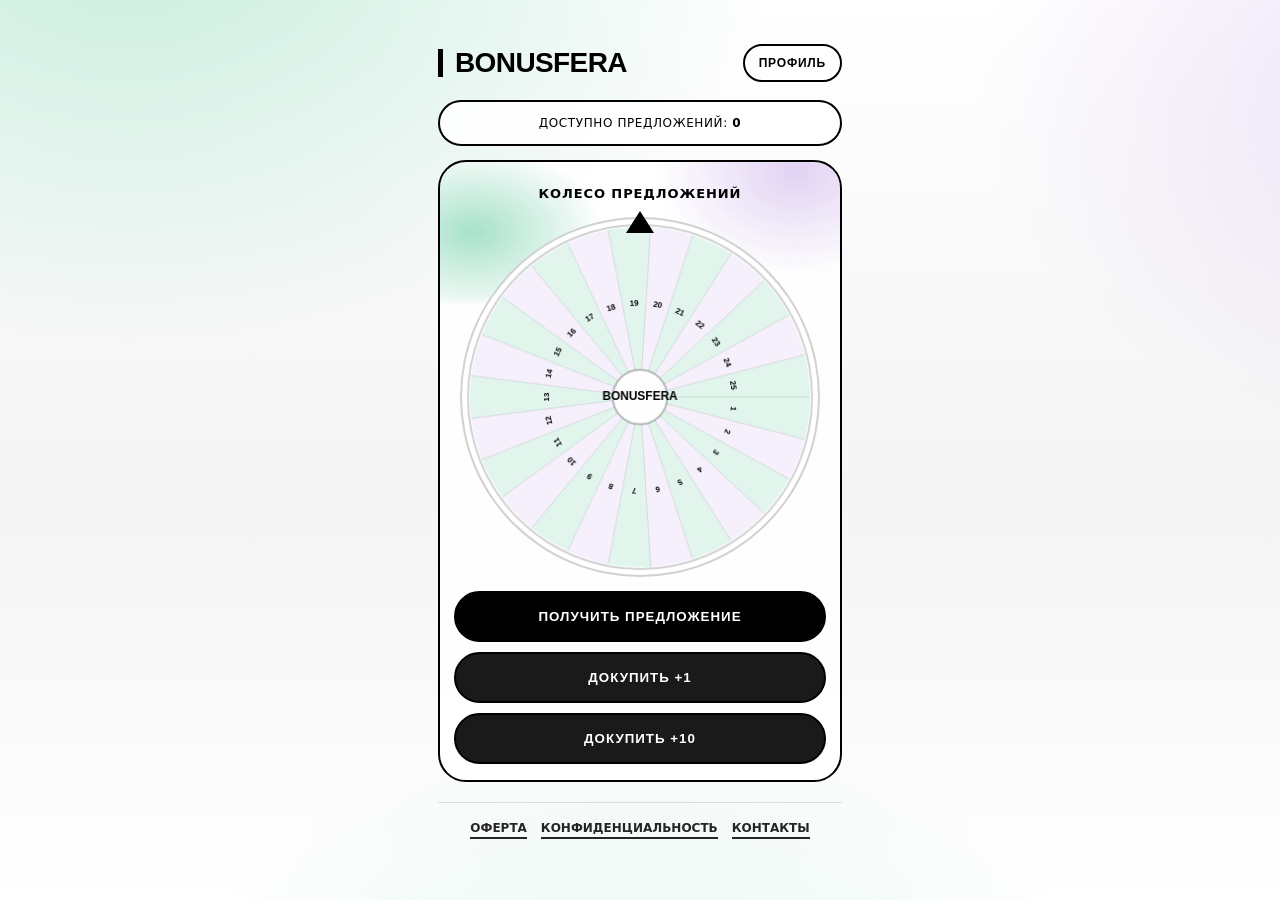
==== commit c4f5103c: "Update index.html" ====
--- a/index.html
+++ b/index.html
@@ -85,7 +85,8 @@
     <!-- Admin modal создаётся скриптом -->
   </main>
 
-  <script src="script.js?v=2"></script>
+  <script src="script.js?v=5"></script>
 </body>
 </html>
 
+
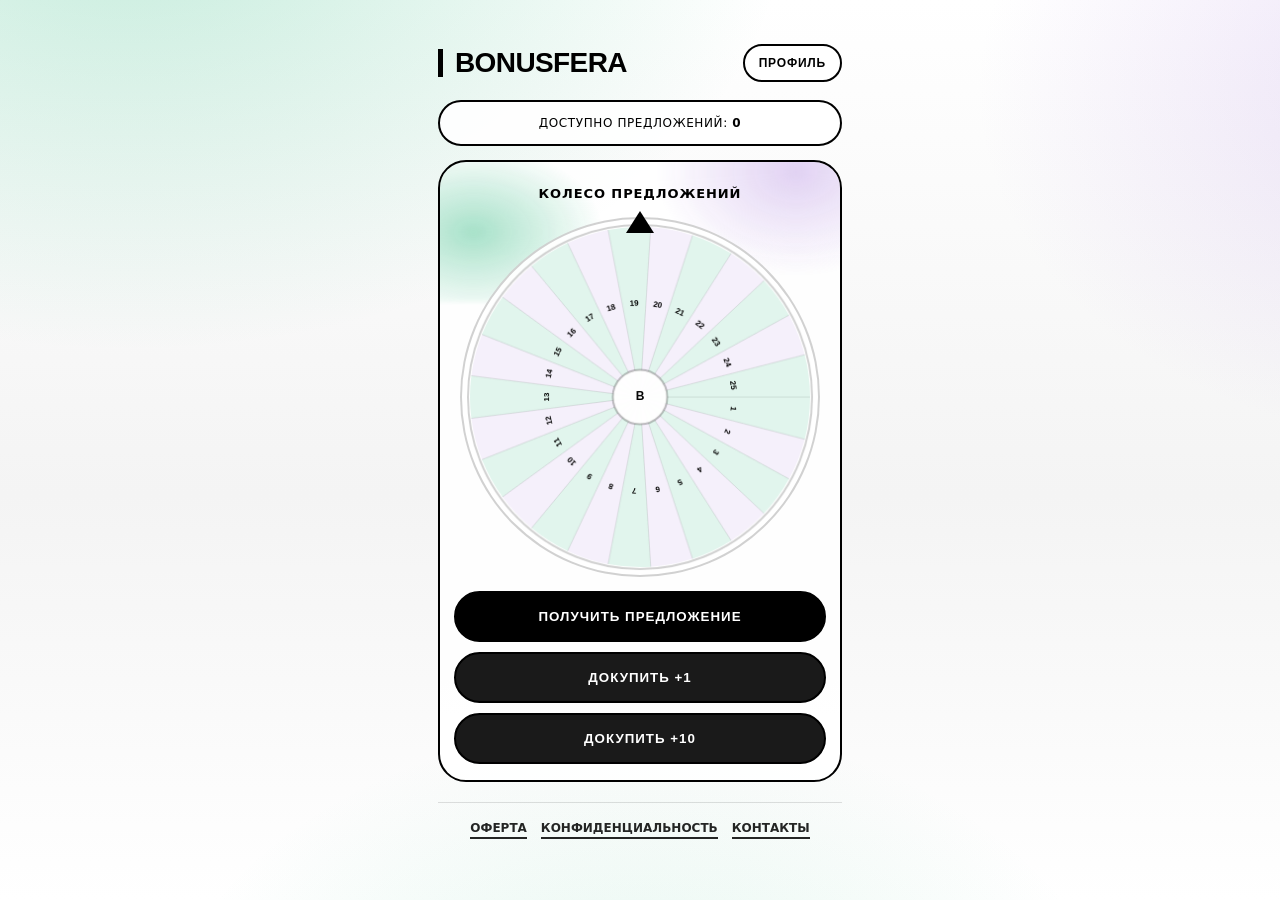
==== commit c160460e: "Update index.html" ====
--- a/index.html
+++ b/index.html
@@ -85,8 +85,9 @@
     <!-- Admin modal создаётся скриптом -->
   </main>
 
-  <script src="script.js?v=5"></script>
+  <script src="script.js?v=6"></script>
 </body>
 </html>
 
 
+
